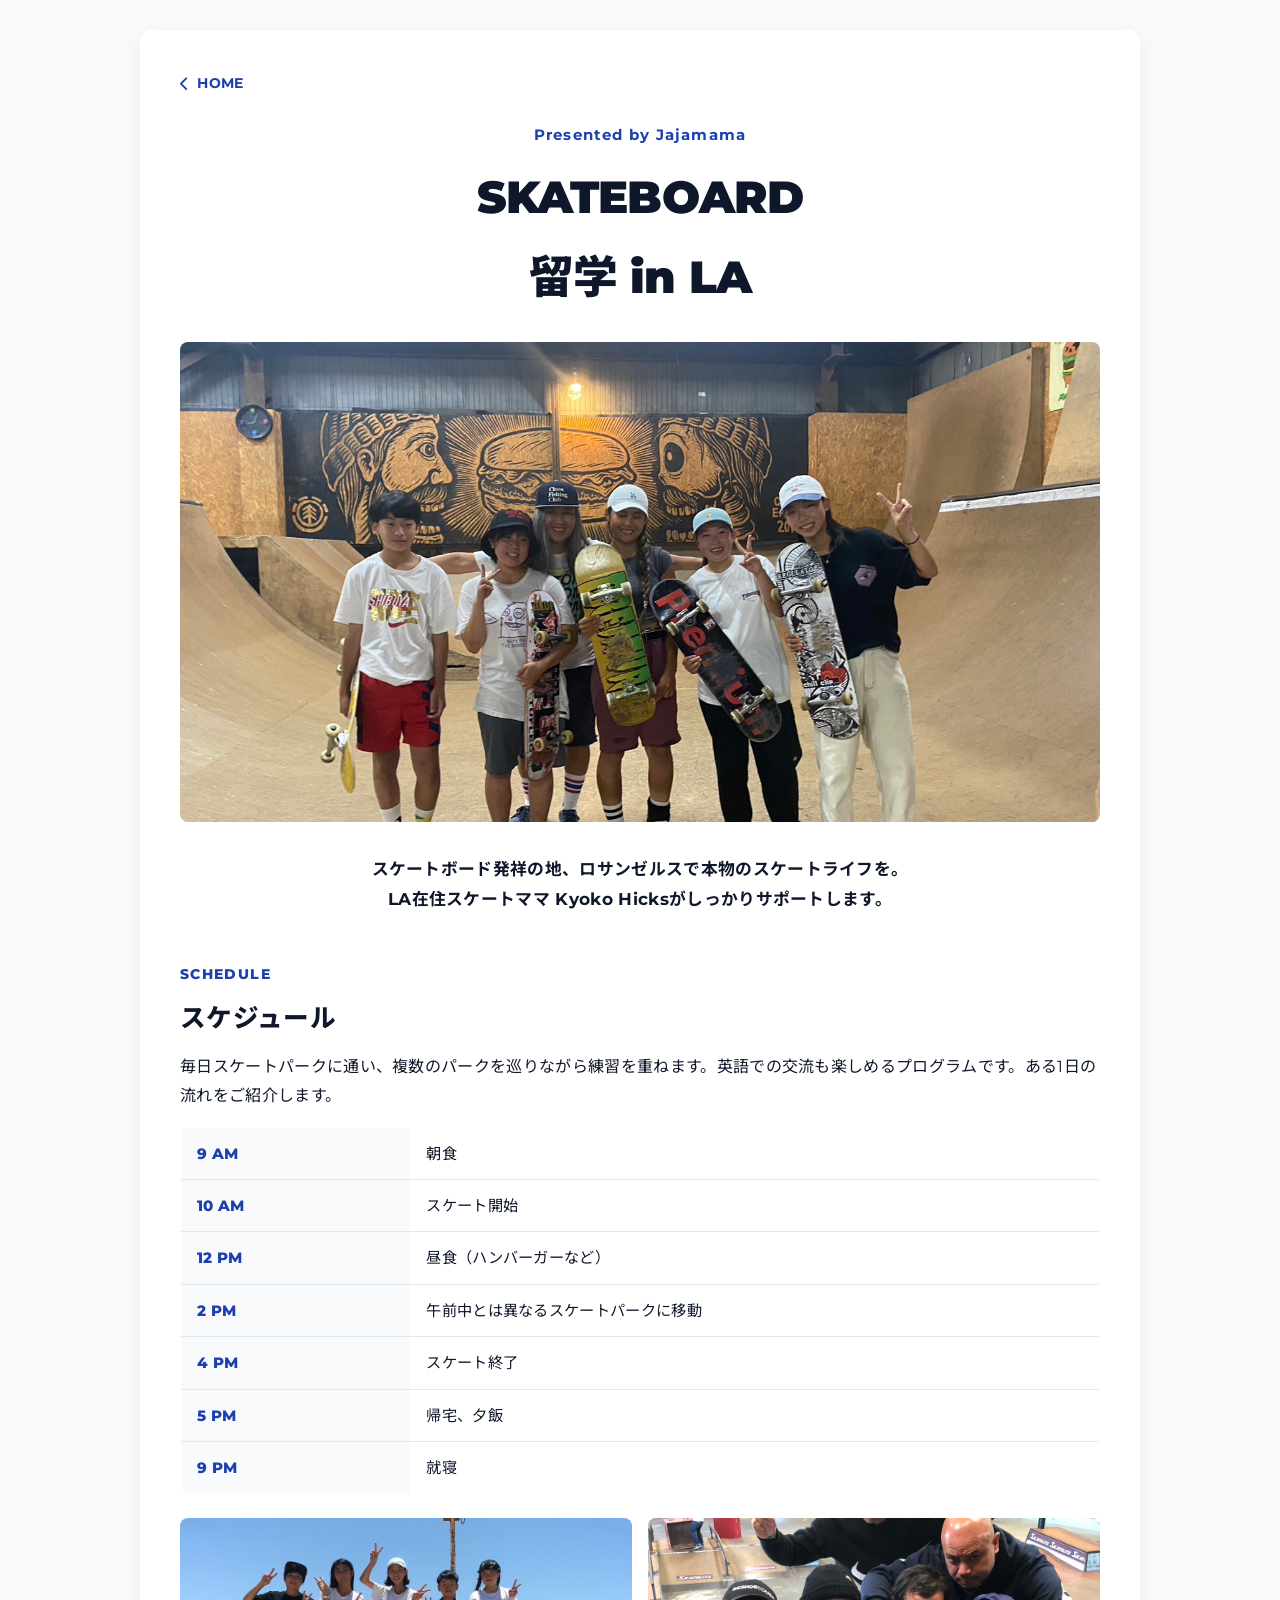
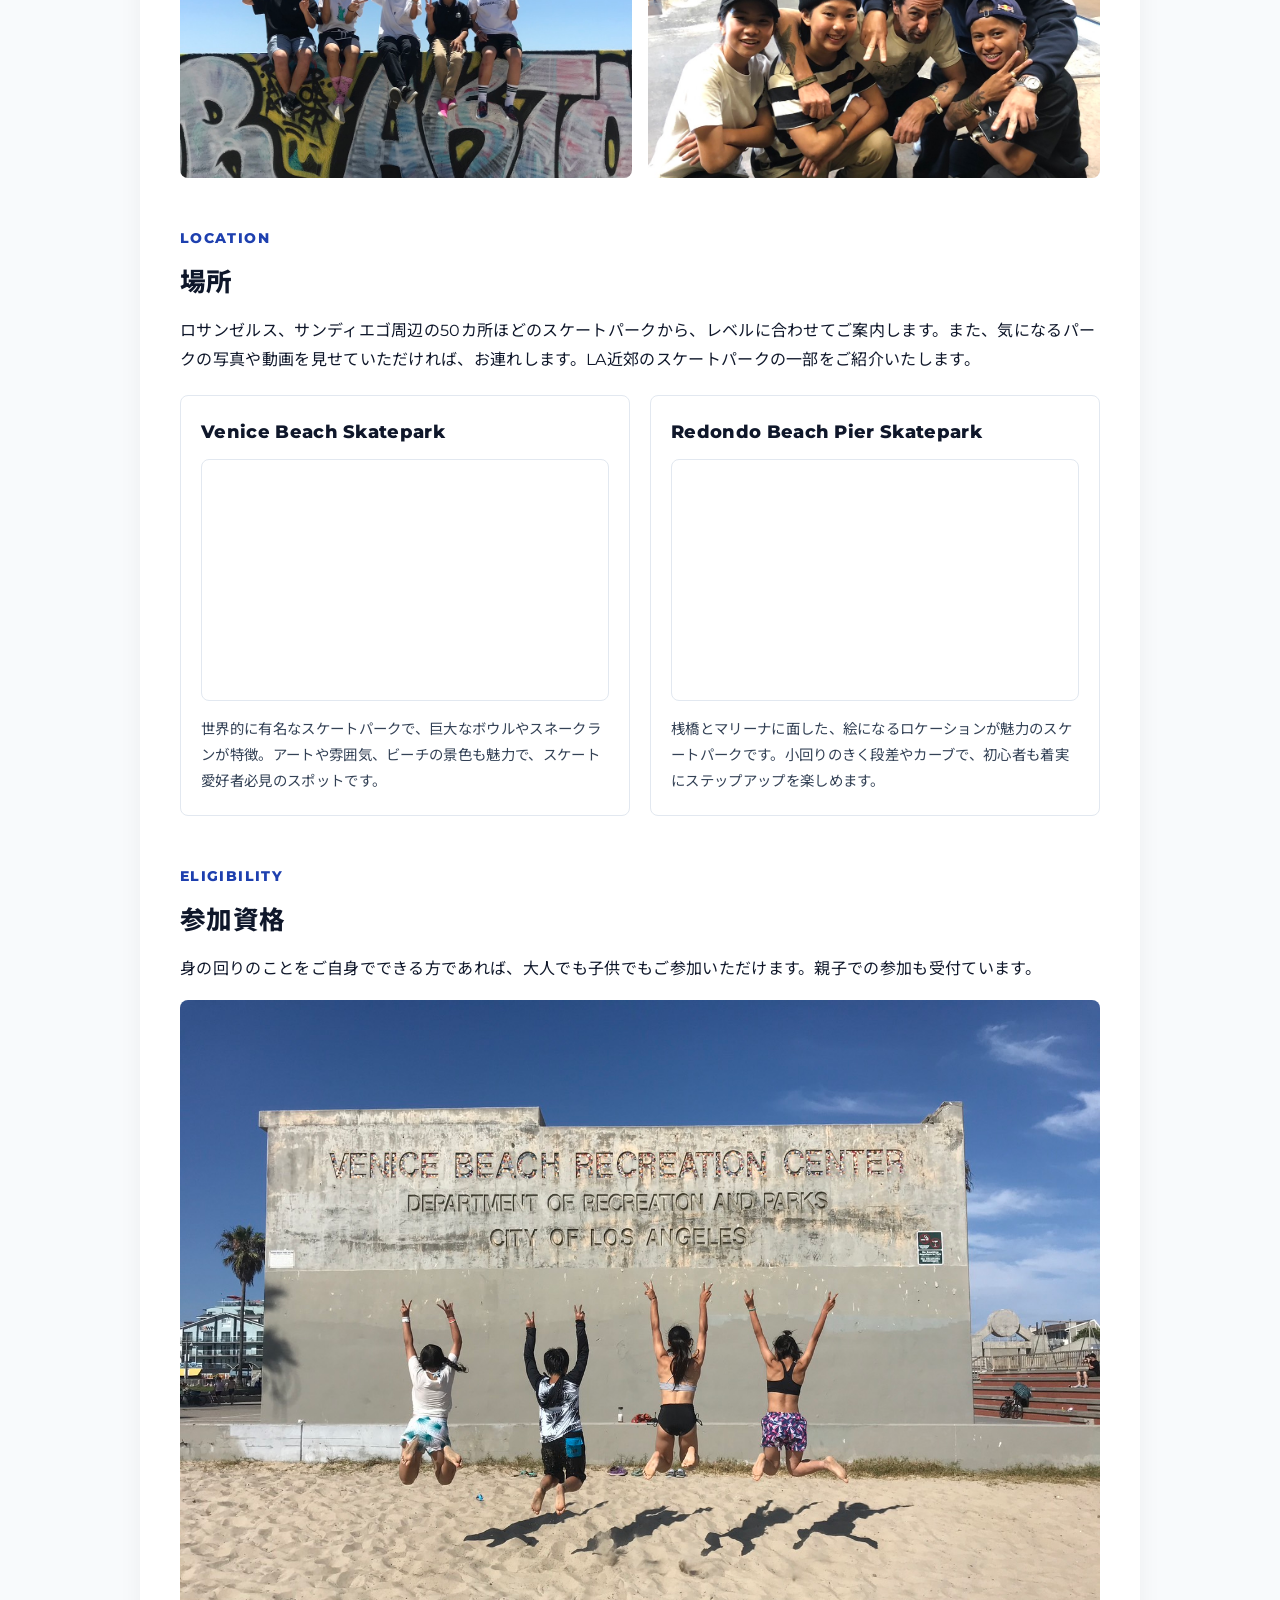
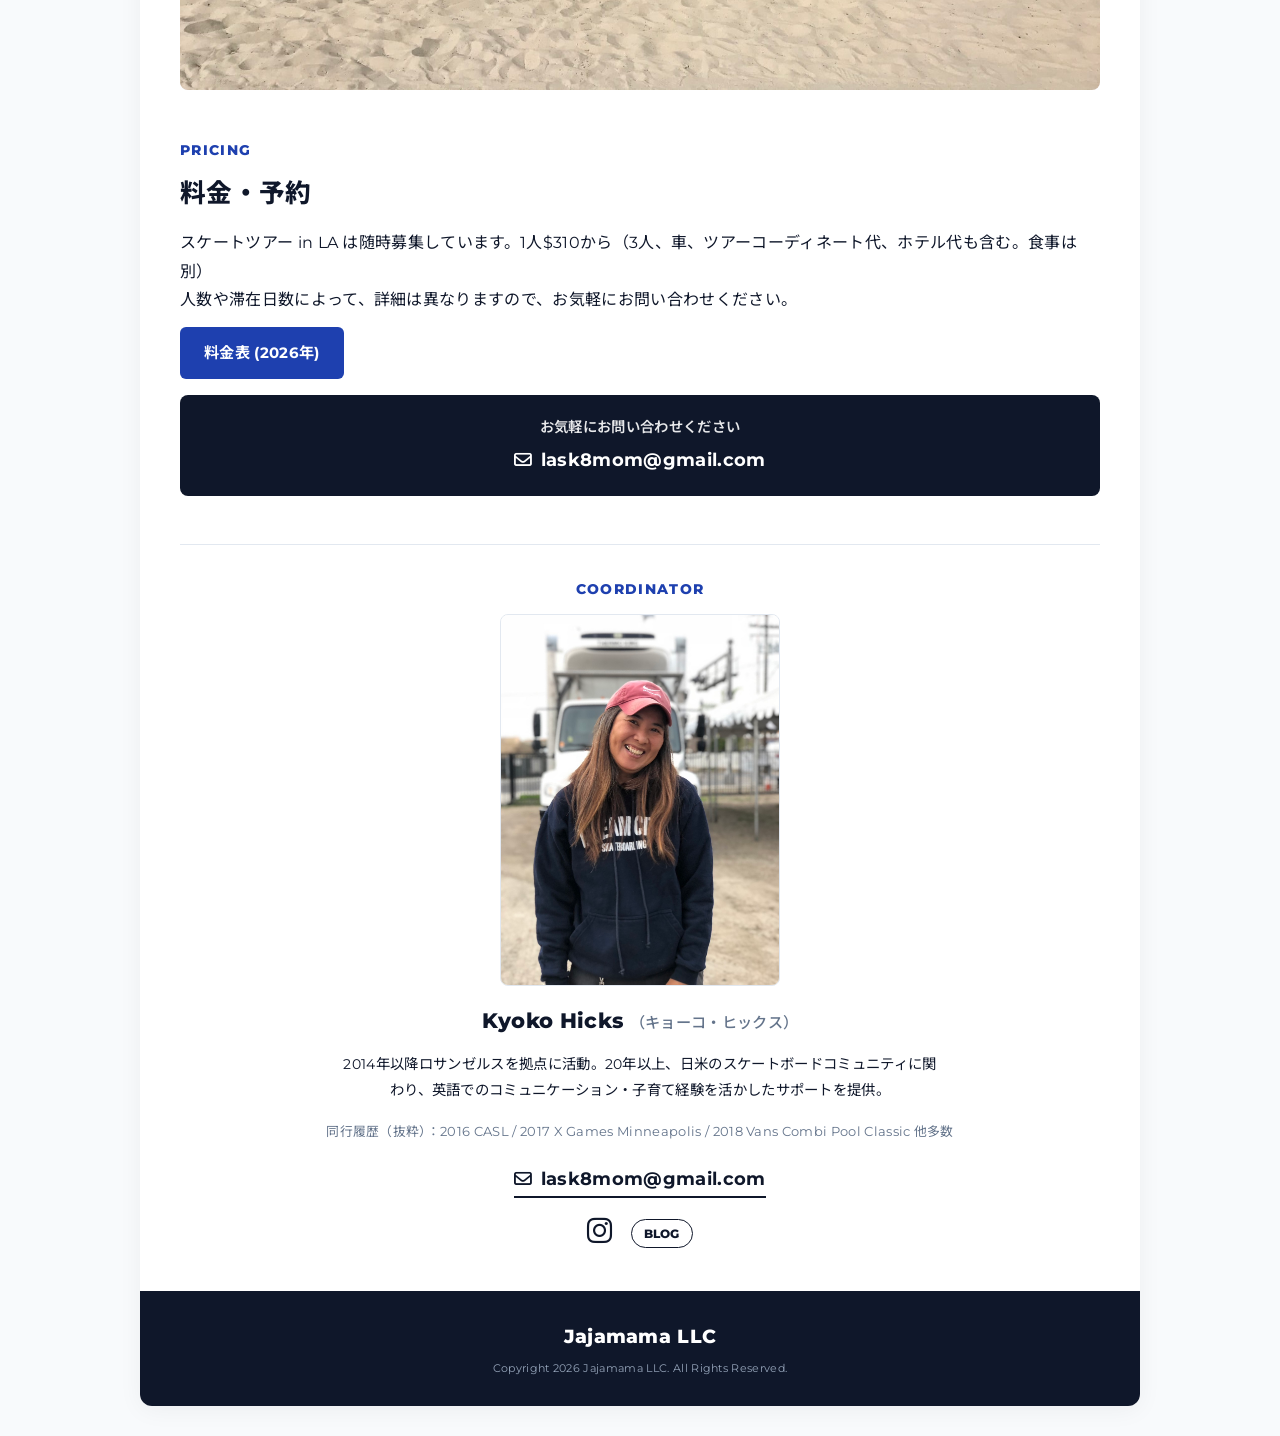
==== laskateboard.html @ cc0776c0 "add laskateboard.html for skateboard program details" ====
<!DOCTYPE html>
<html lang="ja">
<head>
  <meta charset="UTF-8">
  <meta name="viewport" content="width=device-width, initial-scale=1.0">
  <title>SKATEBOARD 留学 in LA | Presented by Jajamama</title>
  
  <!-- クールなフォント (Montserrat & Noto Sans JP) -->
  <link rel="preconnect" href="https://fonts.googleapis.com">
  <link rel="preconnect" href="https://fonts.gstatic.com" crossorigin>
  <link href="https://fonts.googleapis.com/css2?family=Montserrat:wght@600;700;800;900&family=Noto+Sans+JP:wght@400;500;700;900&display=swap" rel="stylesheet">
  
  <!-- FontAwesome (アイコン) -->
  <link rel="stylesheet" href="https://cdnjs.cloudflare.com/ajax/libs/font-awesome/6.4.0/css/all.min.css">
  
  <!-- 共通スタイルの読み込み（一つ上の階層を参照） -->
  <link rel="stylesheet" href="../css/style.css?v=8">
  
  <style>
    /* スケボーページ専用の追加・微調整スタイル */
    .schedule-table {
      width: 100%;
      border-collapse: collapse;
      margin-top: 16px;
      background: #FFFFFF;
      border: 1px solid #E2E8F0;
      border-radius: 8px;
      overflow: hidden;
    }
    .schedule-table th, .schedule-table td {
      padding: 12px 16px;
      border-bottom: 1px solid #E2E8F0;
      font-size: 0.95rem;
    }
    .schedule-table th {
      width: 25%;
      background-color: #F8FAFC;
      font-family: 'Montserrat', sans-serif;
      font-weight: 800;
      color: #1E40AF;
      text-align: left;
    }
    .schedule-table tr:last-child th,
    .schedule-table tr:last-child td {
      border-bottom: none;
    }

    .spot-grid {
      display: grid;
      grid-template-columns: 1fr;
      gap: 20px;
      margin-top: 20px;
    }
    @media (min-width: 768px) {
      .spot-grid {
        grid-template-columns: 1fr 1fr;
      }
    }
    .spot-card {
      background: #FFFFFF;
      border: 1px solid #E2E8F0;
      border-radius: 8px;
      padding: 20px;
    }
    .spot-card h4 {
      font-family: 'Montserrat', sans-serif;
      font-size: 1.1rem;
      font-weight: 800;
      color: #0F172A;
      margin-bottom: 8px;
    }
    .spot-card p {
      font-size: 0.9rem;
      color: #334155;
    }

    /* Googleマップ埋め込み枠 */
    .map-container {
      width: 100%;
      margin: 12px 0 16px;
      border-radius: 8px;
      overflow: hidden;
      border: 1px solid #E2E8F0;
    }
    .map-container iframe {
      display: block;
    }

    .btn-price {
      display: inline-block;
      background-color: #1E40AF;
      color: #FFFFFF;
      padding: 12px 24px;
      border-radius: 6px;
      font-weight: 700;
      font-size: 0.95rem;
      margin-top: 12px;
      margin-bottom: 16px;
      transition: background-color 0.2s;
    }
    .btn-price:hover {
      background-color: #0F172A;
    }

    .page-section {
      margin-bottom: 48px;
    }

    .back-home {
      display: inline-flex;
      align-items: center;
      gap: 8px;
      font-family: 'Montserrat', sans-serif;
      font-size: 0.9rem;
      font-weight: 700;
      color: #1E40AF;
      margin-bottom: 24px;
    }

    /* 長方形プロフィール写真の調整 */
    .profile-img-rect {
      max-width: 280px;
      margin: 0 auto 16px;
      border-radius: 8px;
      overflow: hidden;
      border: 1px solid #E2E8F0;
    }
    .profile-img-rect img {
      width: 100%;
      height: auto;
      display: block;
    }
  </style>
</head>
<body>

  <div class="site-container">

    <!-- ホームに戻るリンク（階層に合わせて ../index.html に変更） -->
    <a href="../index.html" class="back-home">
      <i class="fa-solid fa-chevron-left"></i> HOME
    </a>

    <!-- ヒーローエリア（写真1枚目：skateboard1.jpg） -->
    <header class="hero">
      <p class="subtitle">Presented by Jajamama</p>
      <h1 class="main-title" style="letter-spacing: -0.02em;">SKATEBOARD<br>留学 in LA</h1>
      <div class="main-img">
        <img src="../images/programs/skateboard1.jpg" alt="SKATEBOARD 留学 in LA">
      </div>
    </header>

    <!-- イントロダクション -->
    <section class="intro">
      <p class="desc" style="font-size: 1.05rem; font-weight: 700; color: #0F172A; text-align: center;">
        スケートボード発祥の地、ロサンゼルスで本物のスケートライフを。<br>
        LA在住スケートママ Kyoko Hicksがしっかりサポートします。
      </p>
    </section>

    <!-- 1. スケジュール（写真2枚目＆3枚目：skateboard2.jpg / skateboard3.jpg） -->
    <section class="page-section">
      <p class="section-label">SCHEDULE</p>
      <h2 class="intro-title">スケジュール</h2>
      <p class="desc">
        毎日スケートパークに通い、複数のパークを巡りながら練習を重ねます。英語での交流も楽しめるプログラムです。ある1日の流れをご紹介します。
      </p>

      <table class="schedule-table">
        <tr><th>9 AM</th><td>朝食</td></tr>
        <tr><th>10 AM</th><td>スケート開始</td></tr>
        <tr><th>12 PM</th><td>昼食（ハンバーガーなど）</td></tr>
        <tr><th>2 PM</th><td>午前中とは異なるスケートパークに移動</td></tr>
        <tr><th>4 PM</th><td>スケート終了</td></tr>
        <tr><th>5 PM</th><td>帰宅、夕飯</td></tr>
        <tr><th>9 PM</th><td>就寝</td></tr>
      </table>

      <div class="sub-images" style="margin-top: 24px;">
        <div class="img-box"><img src="../images/programs/skateboard2.jpg" alt="スケートパークでの様子1"></div>
        <div class="img-box"><img src="../images/programs/skateboard3.jpg" alt="スケートパークでの様子2"></div>
      </div>
    </section>

    <!-- 2. 場所 -->
    <section class="page-section">
      <p class="section-label">LOCATION</p>
      <h2 class="intro-title">場所</h2>
      <p class="desc">
        ロサンゼルス、サンディエゴ周辺の50カ所ほどのスケートパークから、レベルに合わせてご案内します。また、気になるパークの写真や動画を見せていただければ、お連れします。LA近郊のスケートパークの一部をご紹介いたします。
      </p>

      <div class="spot-grid">
        <div class="spot-card">
          <h4>Venice Beach Skatepark</h4>
          <div class="map-container">
            <iframe src="https://www.google.com/maps/embed?pb=!1m18!1m12!1m3!1d3310.233069176437!2d-118.47464302357773!3d33.987823973180435!2m3!1f0!2f0!3f0!3m2!1i1024!2i768!4f13.1!3m3!1m2!1s0x80c2bac3163eb259%3A0xb35a3f2b6044701f!2sVenice%20Skatepark!5e0!3m2!1sja!2sjp!4v1710000000000!5m2!1sja!2sjp" width="100%" height="240" style="border:0;" allowfullscreen="" loading="lazy" referrerpolicy="no-referrer-when-downgrade"></iframe>
          </div>
          <p>世界的に有名なスケートパークで、巨大なボウルやスネークランが特徴。アートや雰囲気、ビーチの景色も魅力で、スケート愛好者必見のスポットです。</p>
        </div>

        <div class="spot-card">
          <h4>Redondo Beach Pier Skatepark</h4>
          <div class="map-container">
            <iframe src="https://www.google.com/maps/embed?pb=!1m18!1m12!1m3!1d3315.6582531398864!2d-118.39180732358327!3d33.84682067323565!2m3!1f0!2f0!3f0!3m2!1i1024!2i768!4f13.1!3m3!1m2!1s0x80c2b4d24177db53%3A0xa64e5ecdc34f9a7!2sRedondo%20Beach%20Pier%20Skatepark!5e0!3m2!1sja!2sjp!4v1710000000000!5m2!1sja!2sjp" width="100%" height="240" style="border:0;" allowfullscreen="" loading="lazy" referrerpolicy="no-referrer-when-downgrade"></iframe>
          </div>
          <p>桟橋とマリーナに面した、絵になるロケーションが魅力のスケートパークです。小回りのきく段差やカーブで、初心者も着実にステップアップを楽しめます。</p>
        </div>
      </div>
    </section>

    <!-- 3. 参加資格（写真4枚目：skateboard4.jpg） -->
    <section class="page-section">
      <p class="section-label">ELIGIBILITY</p>
      <h2 class="intro-title">参加資格</h2>
      <p class="desc">
        身の回りのことをご自身でできる方であれば、大人でも子供でもご参加いただけます。親子での参加も受付ています。
      </p>
      <div class="main-img" style="margin-top: 16px;">
        <img src="../images/programs/skateboard4.jpg" alt="参加資格・ビーチでの写真" style="border-radius: 8px;">
      </div>
    </section>

    <!-- 4. 料金・予約 -->
    <section class="page-section">
      <p class="section-label">PRICING</p>
      <h2 class="intro-title">料金・予約</h2>
      <p class="desc">
        スケートツアー in LA は随時募集しています。1人$310から（3人、車、ツアーコーディネート代、ホテル代も含む。食事は別）<br>
        人数や滞在日数によって、詳細は異なりますので、お気軽にお問い合わせください。
      </p>

      <a href="#" class="btn-price">料金表 (2026年)</a>

      <div class="contact-box">
        <p class="contact-title">お気軽にお問い合わせください</p>
        <a href="mailto:lask8mom@gmail.com" class="email-link">
          <i class="fa-regular fa-envelope"></i> lask8mom@gmail.com
        </a>
      </div>
    </section>

    <!-- コーディネーター（プロフィール写真：kyoko-profile2.jpg ※長方形） -->
    <section class="profile">
      <p class="section-label" style="text-align: center;">COORDINATOR</p>
      <div class="profile-img-rect">
        <img src="../images/kyoko-profile2.jpg" alt="Kyoko Hicks">
      </div>
      <h3 class="profile-name">
        Kyoko Hicks <span class="ja">（キョーコ・ヒックス）</span>
      </h3>
      <p class="desc" style="max-width: 600px; margin: 0 auto 16px; font-size: 0.9rem;">
        2014年以降ロサンゼルスを拠点に活動。20年以上、日米のスケートボードコミュニティに関わり、英語でのコミュニケーション・子育て経験を活かしたサポートを提供。
      </p>
      <p style="font-size: 0.8rem; color: #64748B; margin-bottom: 20px;">
        同行履歴（抜粋）：2016 CASL / 2017 X Games Minneapolis / 2018 Vans Combi Pool Classic 他多数
      </p>

      <div class="profile-contact">
        <a href="mailto:lask8mom@gmail.com" class="email-link">
          <i class="fa-regular fa-envelope"></i> lask8mom@gmail.com
        </a>
        <div class="sns-icons">
          <a href="#" target="_blank" rel="noopener"><i class="fa-brands fa-instagram"></i></a>
          <a href="#" target="_blank" rel="noopener" class="blog-icon">BLOG</a>
        </div>
      </div>
    </section>

    <!-- フッター -->
    <footer class="site-footer">
      <p class="footer-title">Jajamama LLC</p>
      <p class="copyright">Copyright 2026 Jajamama LLC. All Rights Reserved.</p>
    </footer>

  </div>

</body>
</html>
---- css/style.css ----
@charset "UTF-8";

/* ==========================================
   リセット・全体設計
   ========================================== */
* {
  box-sizing: border-box;
  margin: 0;
  padding: 0;
}

body {
  font-family: 'Montserrat', 'Noto Sans JP', -apple-system, sans-serif;
  background-color: #F8FAFC;
  color: #0F172A;
  line-height: 1.8;
  letter-spacing: 0.02em;
  -webkit-font-smoothing: antialiased;
}

img {
  max-width: 100%;
  height: auto;
  display: block;
}

a {
  color: inherit;
  text-decoration: none;
}

/* ==========================================
   可変コンテナ（PCとスマホで表示幅を切り替え）
   ========================================== */
.site-container {
  width: 100%;
  max-width: 1000px;
  margin: 0 auto;
  padding: 20px 16px;
  background-color: #FFFFFF;
}

@media (min-width: 768px) {
  .site-container {
    padding: 40px 40px;
    box-shadow: 0 4px 25px rgba(0, 0, 0, 0.05);
    margin: 30px auto;
    border-radius: 12px;
  }
}

/* ==========================================
   1. ヒーローエリア
   ========================================== */
.hero {
  text-align: center;
  margin-bottom: 32px;
}

.hero .subtitle {
  font-family: 'Montserrat', sans-serif;
  font-size: 0.95rem;
  font-weight: 700;
  color: #1E40AF;
  letter-spacing: 0.08em;
}

.hero .main-title {
  font-size: 2rem;
  font-weight: 900;
  color: #0F172A;
  margin: 4px 0 16px;
}

@media (min-width: 768px) {
  .hero .main-title {
    font-size: 2.8rem;
    margin: 8px 0 24px;
  }
}

.hero .main-img img {
  width: 100%;
  max-height: 480px;
  object-fit: cover;
  border-radius: 8px;
}

/* ==========================================
   2. イントロダクション（PCでは2列並び）
   ========================================== */
.intro {
  margin-bottom: 48px;
}

.intro-title {
  font-size: 1.25rem;
  font-weight: 800;
  line-height: 1.5;
  margin-bottom: 12px;
  color: #0F172A;
}

@media (min-width: 768px) {
  .intro-title {
    font-size: 1.6rem;
    margin-bottom: 16px;
  }
}

.intro .desc {
  font-size: 0.95rem;
  color: #334155;
  margin-bottom: 24px;
}

.sub-images {
  display: flex;
  gap: 16px;
  margin-bottom: 24px;
}

.sub-images .img-box {
  width: 50%;
}

.sub-images img {
  width: 100%;
  height: 160px;
  object-fit: cover;
  border-radius: 8px;
}

@media (min-width: 768px) {
  .sub-images img {
    height: 260px;
  }
}

.support-text {
  font-size: 0.95rem;
  font-weight: 600;
  color: #0F172A;
  background-color: #EFF6FF;
  border-left: 4px solid #1E40AF;
  padding: 14px 20px;
  margin-bottom: 24px;
  border-radius: 0 8px 8px 0;
}

.contact-box {
  background-color: #0F172A;
  color: #FFFFFF;
  padding: 20px;
  border-radius: 8px;
  text-align: center;
}

.contact-title {
  font-size: 0.9rem;
  font-weight: 600;
  margin-bottom: 4px;
  opacity: 0.9;
}

.email-link {
  font-family: 'Montserrat', sans-serif;
  display: inline-flex;
  align-items: center;
  gap: 8px;
  font-size: 1.1rem;
  font-weight: 700;
  color: #FFFFFF;
}

/* ==========================================
   3. プログラムボタン（スマホ：1列 / PC：2列×2行）
   ========================================== */
.programs {
  margin-bottom: 48px;
}

.section-label {
  font-family: 'Montserrat', sans-serif;
  font-size: 0.85rem;
  font-weight: 800;
  color: #1E40AF;
  letter-spacing: 0.1em;
  margin-bottom: 12px;
}

/* スマホ等（幅767px以下）では縦1列にして1行で綺麗に見せる */
.programs-grid-wrap {
  display: flex;
  flex-direction: column;
  gap: 10px;
}

/* PC・タブレット（幅768px以上）では2列×2行に並べる */
@media (min-width: 768px) {
  .programs-grid-wrap {
    display: grid;
    grid-template-columns: repeat(2, 1fr);
    gap: 16px;
  }
}

.btn-program {
  display: flex;
  justify-content: space-between;
  align-items: center;
  width: 100%;
  padding: 16px 20px;
  background-color: #FFFFFF;
  border: 1.5px solid #CBD5E1;
  border-radius: 8px;
  font-size: 1rem;
  font-weight: 700;
  color: #0F172A;
  transition: all 0.25s ease;
  white-space: nowrap;
}

@media (min-width: 768px) {
  .btn-program {
    padding: 18px 24px;
    font-size: 1.05rem;
  }
}

.btn-program:hover {
  background-color: #0F172A;
  color: #FFFFFF;
  border-color: #0F172A;
  transform: translateY(-2px);
}

/* ==========================================
   4. サービス案内（PCでは4列並び）
   ========================================== */
.services {
  margin-bottom: 48px;
}

.group-img {
  margin-bottom: 20px;
}

.group-img img {
  width: 100%;
  max-height: 400px;
  object-fit: cover;
  border-radius: 8px;
}

.service-desc {
  font-size: 0.95rem;
  color: #334155;
  margin-bottom: 24px;
}

.grid-support {
  display: grid;
  grid-template-columns: 1fr 1fr;
  gap: 16px;
  margin-bottom: 24px;
}

@media (min-width: 768px) {
  .grid-support {
    grid-template-columns: repeat(4, 1fr);
  }
}

.support-card {
  text-align: center;
  border: 1px solid #E2E8F0;
  border-radius: 8px;
  overflow: hidden;
  padding-bottom: 12px;
  background-color: #FFFFFF;
  transition: transform 0.2s;
}

.support-card:hover {
  transform: translateY(-3px);
}

.support-card img {
  width: 100%;
  height: 130px;
  object-fit: cover;
}

.support-card p {
  font-size: 0.9rem;
  font-weight: 700;
  margin-top: 10px;
  color: #0F172A;
}

.service-footer-text {
  font-size: 0.9rem;
  color: #475569;
  background-color: #F8FAFC;
  padding: 16px 20px;
  border-radius: 8px;
}

/* ==========================================
   5. プロフィール
   ========================================== */
.profile {
  text-align: center;
  padding-top: 32px;
  border-top: 1px solid #E2E8F0;
  margin-bottom: 20px;
}

.profile-img {
  width: 150px;
  height: 150px;
  margin: 0 auto 16px;
  border-radius: 50%;
  overflow: hidden;
  border: 3px solid #E2E8F0;
}

.profile-img img {
  width: 100%;
  height: 100%;
  object-fit: cover;
}

.profile-name {
  font-size: 1.3rem;
  font-weight: 800;
  color: #0F172A;
  margin-bottom: 12px;
}

.profile-name .ja {
  font-size: 0.95rem;
  font-weight: 500;
  color: #64748B;
}

.profile-contact {
  display: flex;
  flex-direction: column;
  align-items: center;
  gap: 14px;
  margin-top: 8px;
}

.profile .contact-title {
  color: #0F172A;
  font-size: 0.9rem;
  font-weight: 700;
  margin-bottom: -4px;
}

.profile .email-link {
  color: #0F172A;
  border-bottom: 2px solid #0F172A;
  padding-bottom: 2px;
}

.sns-icons {
  display: flex;
  align-items: center;
  gap: 18px;
  margin-top: 4px;
}

.sns-icons i {
  font-size: 1.8rem;
  color: #0F172A;
}

.blog-icon {
  font-family: 'Montserrat', sans-serif;
  font-size: 0.75rem;
  font-weight: 800;
  color: #0F172A;
  border: 1.5px solid #0F172A;
  border-radius: 50px;
  padding: 3px 12px;
}

/* ==========================================
   6. フッター
   ========================================== */
.site-footer {
  background-color: #0F172A;
  color: #FFFFFF;
  text-align: center;
  padding: 28px 16px;
  margin: 40px -16px -20px;
}

@media (min-width: 768px) {
  .site-footer {
    margin: 40px -40px -40px;
    border-radius: 0 0 12px 12px;
  }
}

.footer-title {
  font-family: 'Montserrat', sans-serif;
  font-size: 1.2rem;
  font-weight: 800;
  margin-bottom: 4px;
}

.copyright {
  font-family: 'Montserrat', sans-serif;
  font-size: 0.7rem;
  color: #94A3B8;
}
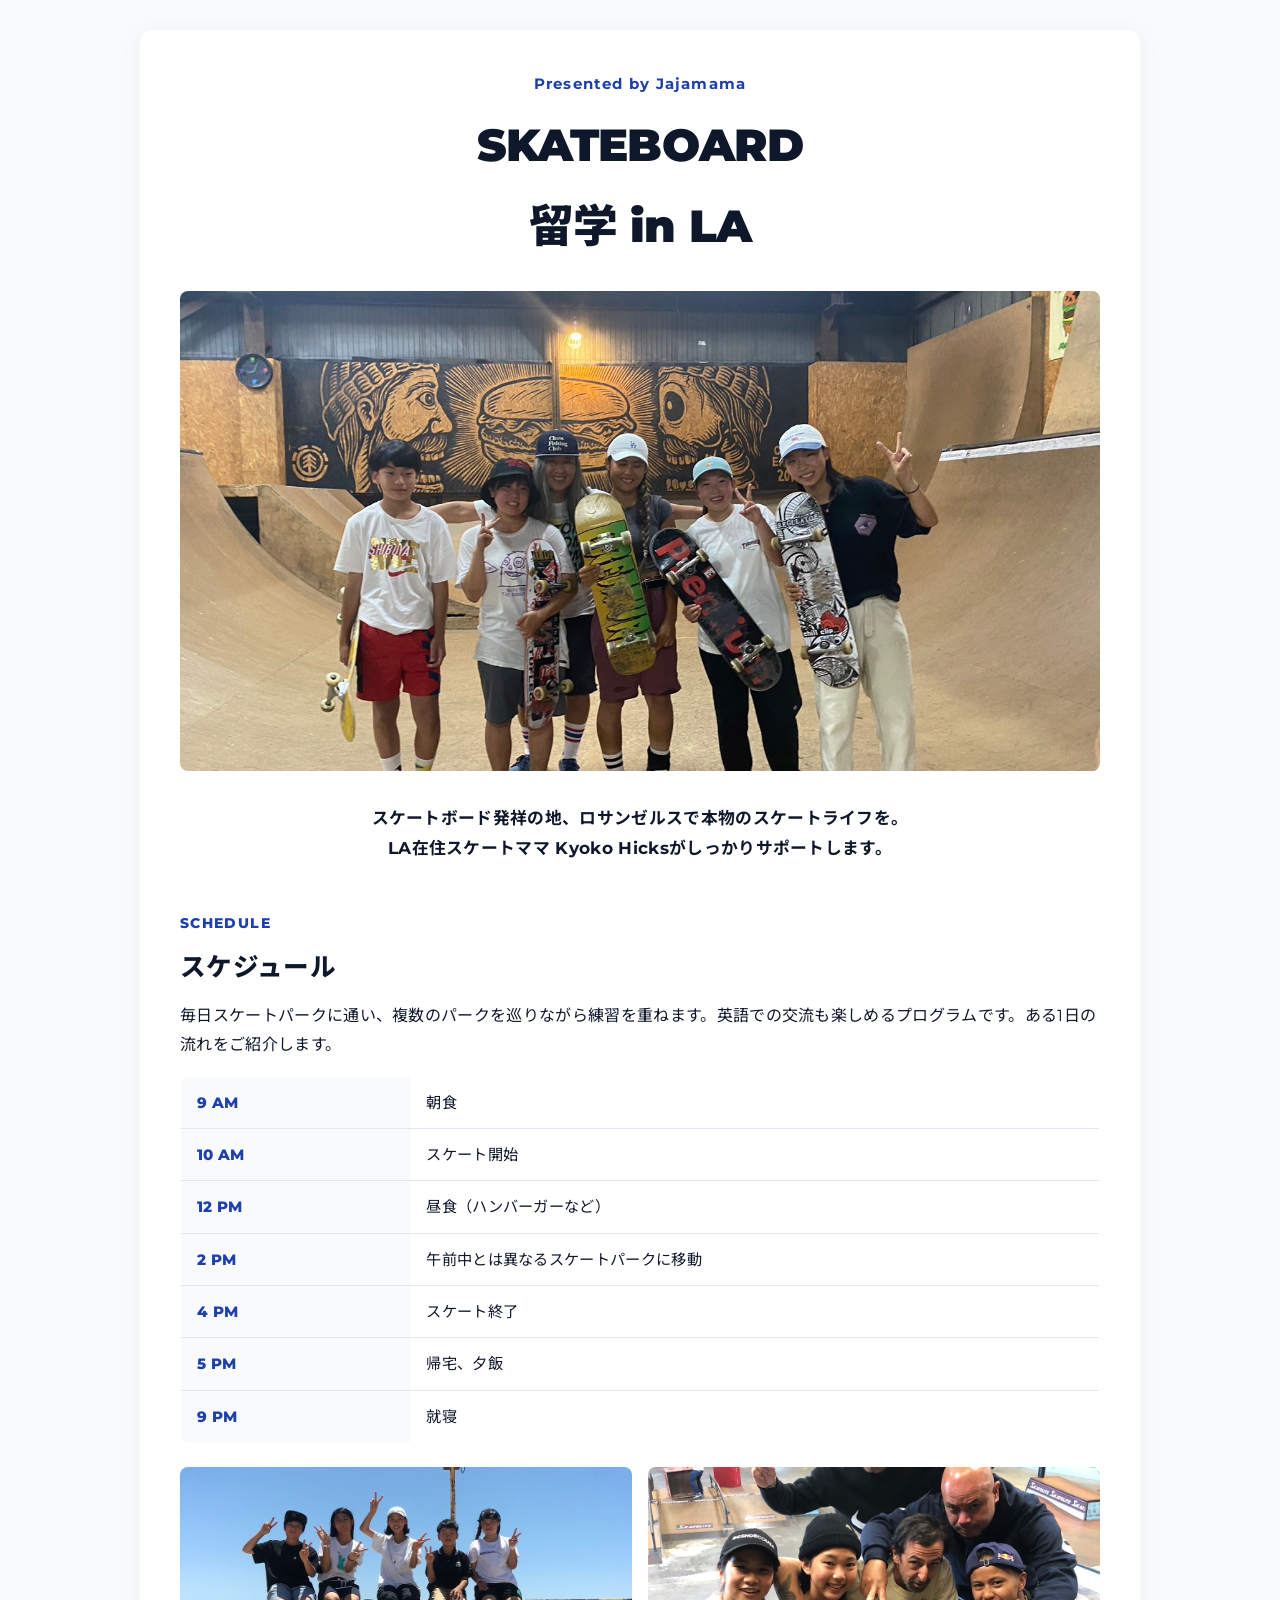
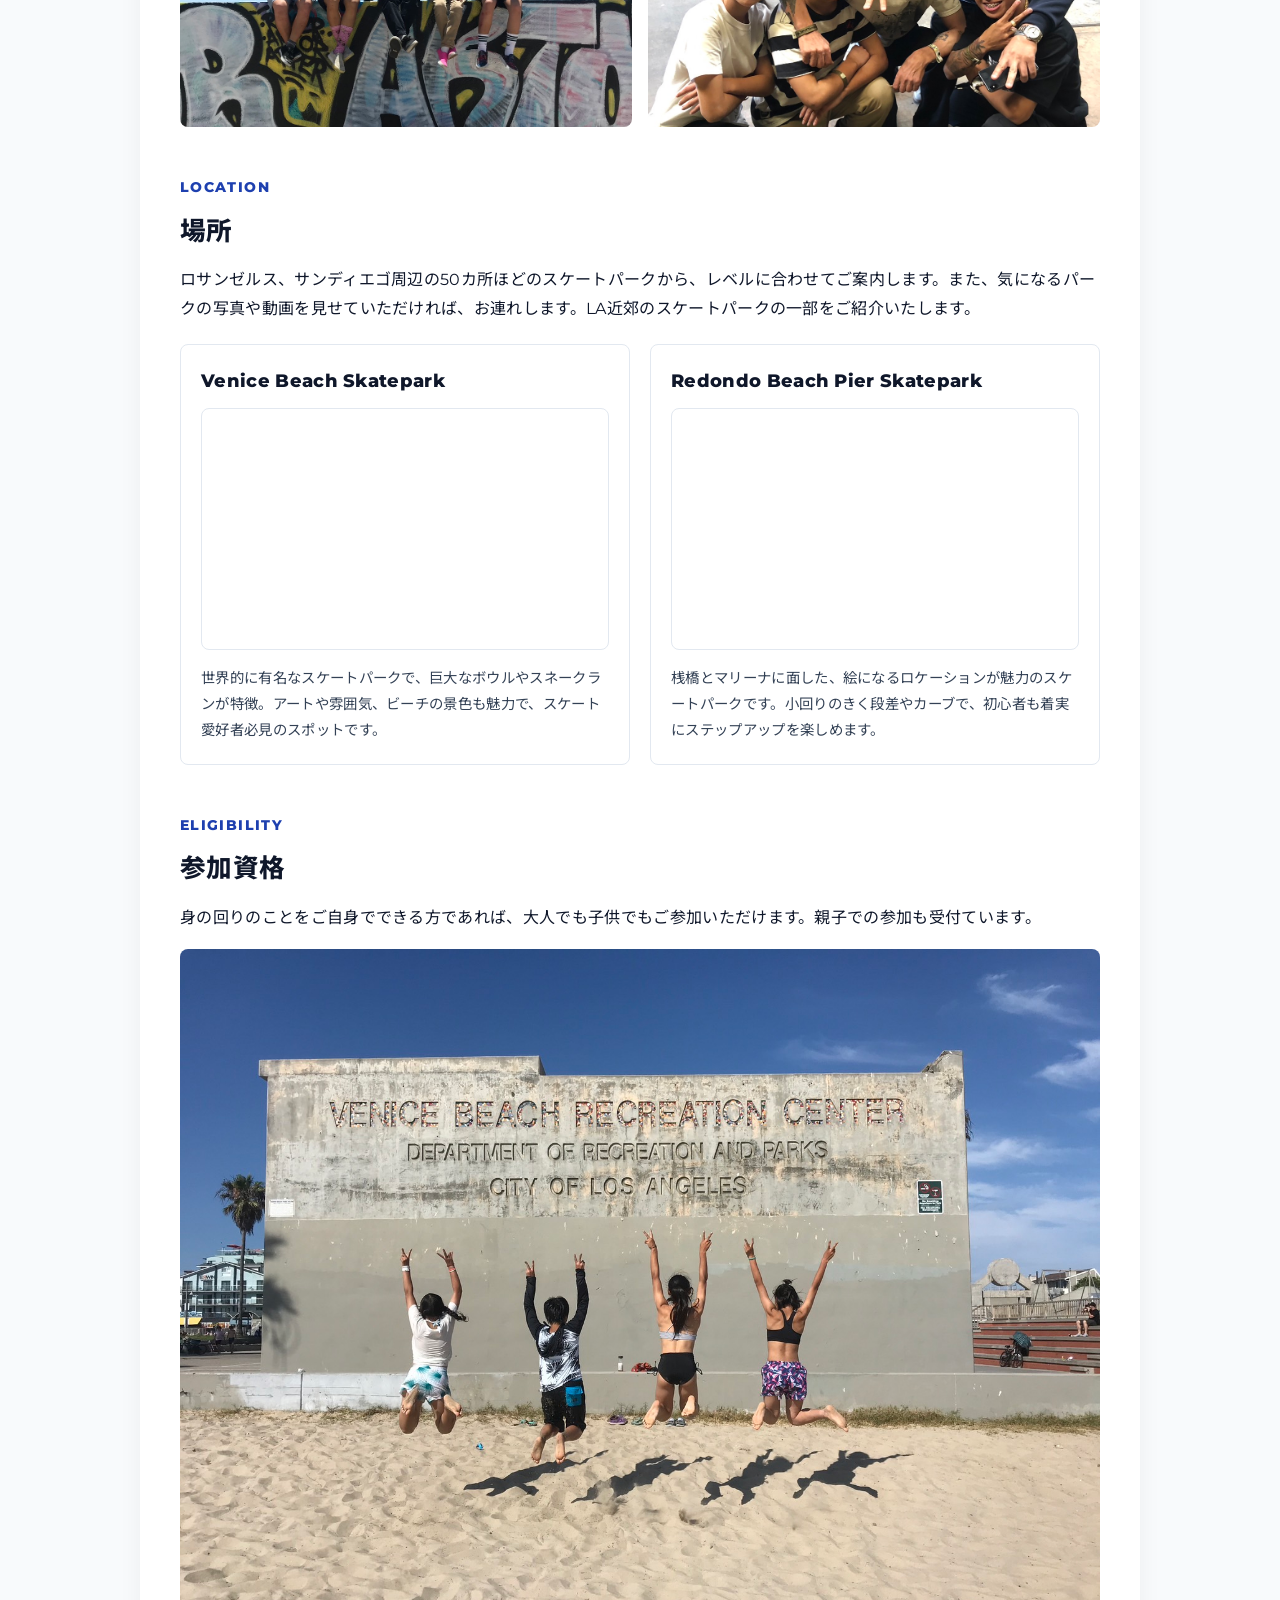
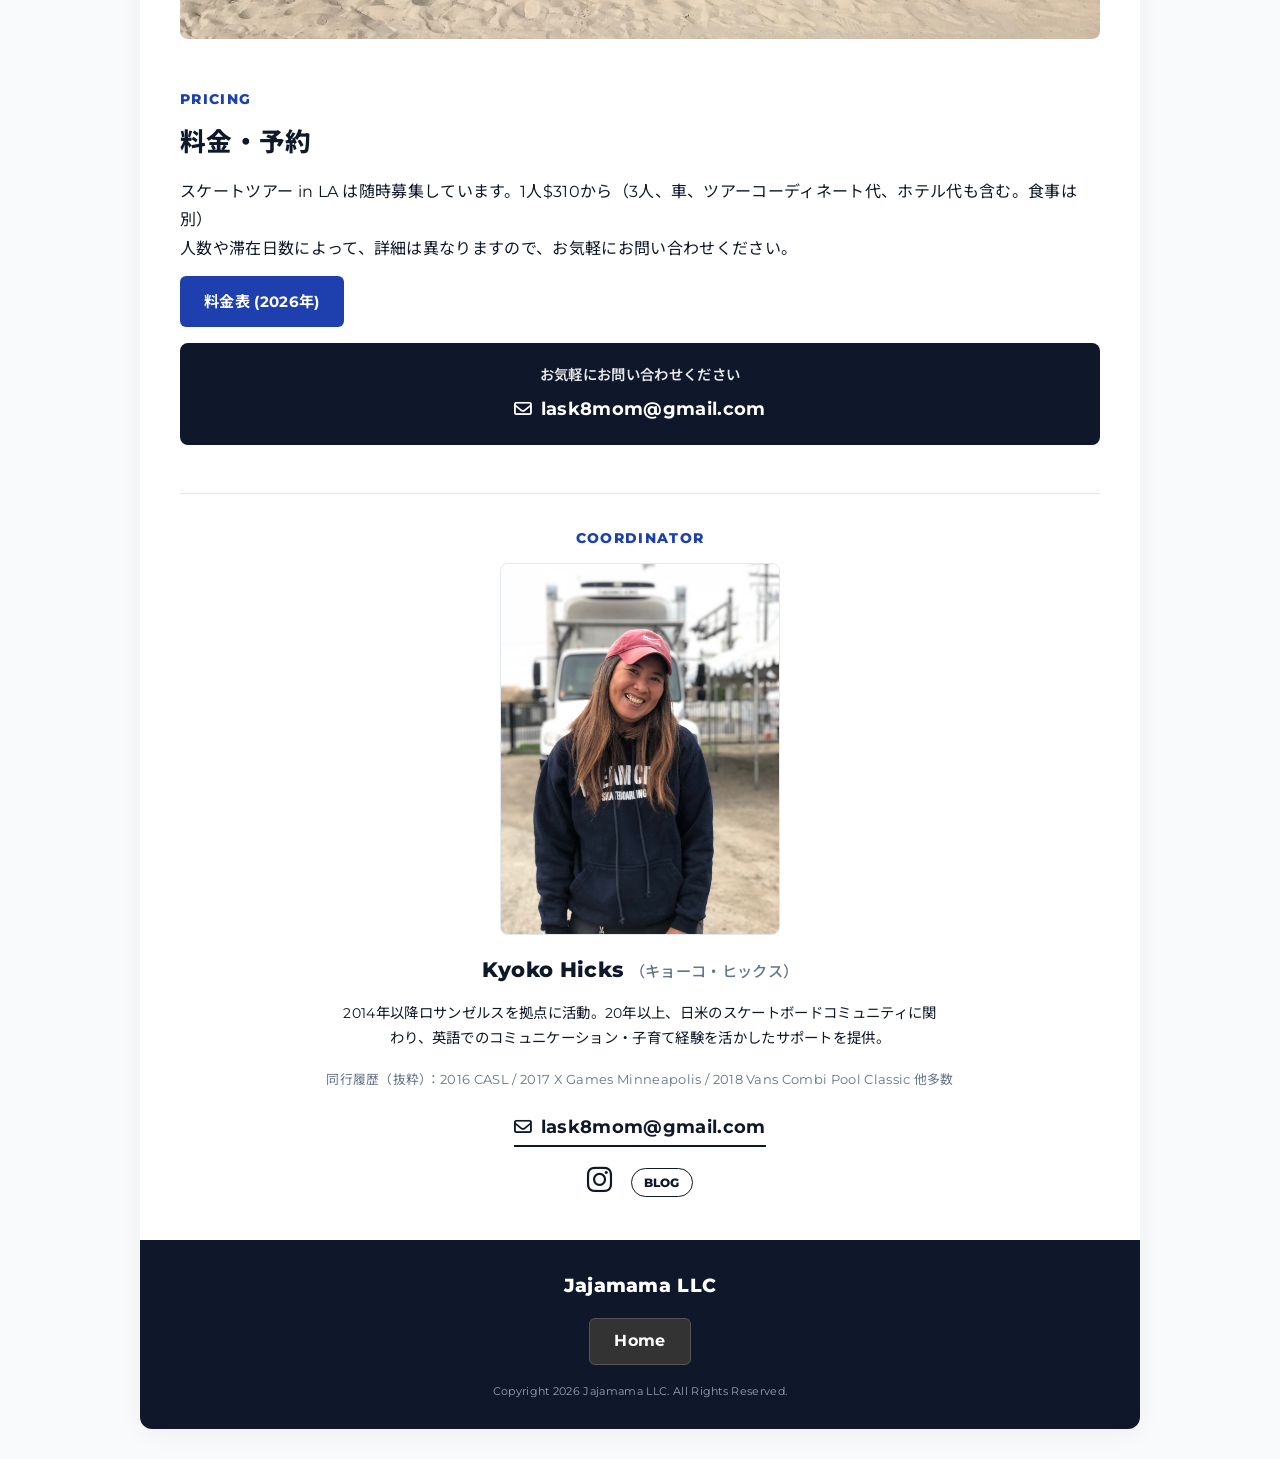
==== commit 7a5a89c6: "3.2" ====
--- a/laskateboard.html
+++ b/laskateboard.html
@@ -13,8 +13,8 @@
   <!-- FontAwesome (アイコン) -->
   <link rel="stylesheet" href="https://cdnjs.cloudflare.com/ajax/libs/font-awesome/6.4.0/css/all.min.css">
   
-  <!-- 共通スタイルの読み込み（一つ上の階層を参照） -->
-  <link rel="stylesheet" href="../css/style.css?v=8">
+  <!-- 共通スタイルの読み込み -->
+  <link rel="stylesheet" href="css/style.css?v=8">
   
   <style>
     /* スケボーページ専用の追加・微調整スタイル */
@@ -106,17 +106,6 @@
       margin-bottom: 48px;
     }
 
-    .back-home {
-      display: inline-flex;
-      align-items: center;
-      gap: 8px;
-      font-family: 'Montserrat', sans-serif;
-      font-size: 0.9rem;
-      font-weight: 700;
-      color: #1E40AF;
-      margin-bottom: 24px;
-    }
-
     /* 長方形プロフィール写真の調整 */
     .profile-img-rect {
       max-width: 280px;
@@ -130,23 +119,37 @@
       height: auto;
       display: block;
     }
+
+    /* 既存サイト風のフッターHOMEボタン */
+    .btn-home-footer {
+      display: inline-block;
+      background-color: #333333;
+      color: #FFFFFF;
+      font-family: 'Montserrat', sans-serif;
+      font-weight: 700;
+      padding: 8px 24px;
+      border-radius: 6px;
+      border: 1px solid #555555;
+      text-decoration: none;
+      margin-top: 12px;
+      margin-bottom: 16px;
+      transition: background-color 0.2s;
+    }
+    .btn-home-footer:hover {
+      background-color: #555555;
+    }
   </style>
 </head>
 <body>
 
   <div class="site-container">
 
-    <!-- ホームに戻るリンク（階層に合わせて ../index.html に変更） -->
-    <a href="../index.html" class="back-home">
-      <i class="fa-solid fa-chevron-left"></i> HOME
-    </a>
-
-    <!-- ヒーローエリア（写真1枚目：skateboard1.jpg） -->
+    <!-- ヒーローエリア（写真1枚目） -->
     <header class="hero">
       <p class="subtitle">Presented by Jajamama</p>
       <h1 class="main-title" style="letter-spacing: -0.02em;">SKATEBOARD<br>留学 in LA</h1>
       <div class="main-img">
-        <img src="../images/programs/skateboard1.jpg" alt="SKATEBOARD 留学 in LA">
+        <img src="images/programs/skateboard1.jpg" alt="SKATEBOARD 留学 in LA">
       </div>
     </header>
 
@@ -158,7 +161,7 @@
       </p>
     </section>
 
-    <!-- 1. スケジュール（写真2枚目＆3枚目：skateboard2.jpg / skateboard3.jpg） -->
+    <!-- 1. スケジュール（写真2枚目＆3枚目） -->
     <section class="page-section">
       <p class="section-label">SCHEDULE</p>
       <h2 class="intro-title">スケジュール</h2>
@@ -177,8 +180,8 @@
       </table>
 
       <div class="sub-images" style="margin-top: 24px;">
-        <div class="img-box"><img src="../images/programs/skateboard2.jpg" alt="スケートパークでの様子1"></div>
-        <div class="img-box"><img src="../images/programs/skateboard3.jpg" alt="スケートパークでの様子2"></div>
+        <div class="img-box"><img src="images/programs/skateboard2.jpg" alt="スケートパークでの様子1"></div>
+        <div class="img-box"><img src="images/programs/skateboard3.jpg" alt="スケートパークでの様子2"></div>
       </div>
     </section>
 
@@ -209,7 +212,7 @@
       </div>
     </section>
 
-    <!-- 3. 参加資格（写真4枚目：skateboard4.jpg） -->
+    <!-- 3. 参加資格（写真4枚目） -->
     <section class="page-section">
       <p class="section-label">ELIGIBILITY</p>
       <h2 class="intro-title">参加資格</h2>
@@ -217,7 +220,7 @@
         身の回りのことをご自身でできる方であれば、大人でも子供でもご参加いただけます。親子での参加も受付ています。
       </p>
       <div class="main-img" style="margin-top: 16px;">
-        <img src="../images/programs/skateboard4.jpg" alt="参加資格・ビーチでの写真" style="border-radius: 8px;">
+        <img src="images/programs/skateboard4.jpg" alt="参加資格・ビーチでの写真" style="border-radius: 8px;">
       </div>
     </section>
 
@@ -240,11 +243,11 @@
       </div>
     </section>
 
-    <!-- コーディネーター（プロフィール写真：kyoko-profile2.jpg ※長方形） -->
+    <!-- コーディネーター（プロフィール写真：長方形） -->
     <section class="profile">
       <p class="section-label" style="text-align: center;">COORDINATOR</p>
       <div class="profile-img-rect">
-        <img src="../images/kyoko-profile2.jpg" alt="Kyoko Hicks">
+        <img src="images/kyoko-profile2.jpg" alt="Kyoko Hicks">
       </div>
       <h3 class="profile-name">
         Kyoko Hicks <span class="ja">（キョーコ・ヒックス）</span>
@@ -267,9 +270,12 @@
       </div>
     </section>
 
-    <!-- フッター -->
+    <!-- フッター（一番下にHOMEボタンを配置） -->
     <footer class="site-footer">
       <p class="footer-title">Jajamama LLC</p>
+      <div>
+        <a href="index.html" class="btn-home-footer">Home</a>
+      </div>
       <p class="copyright">Copyright 2026 Jajamama LLC. All Rights Reserved.</p>
     </footer>
 
